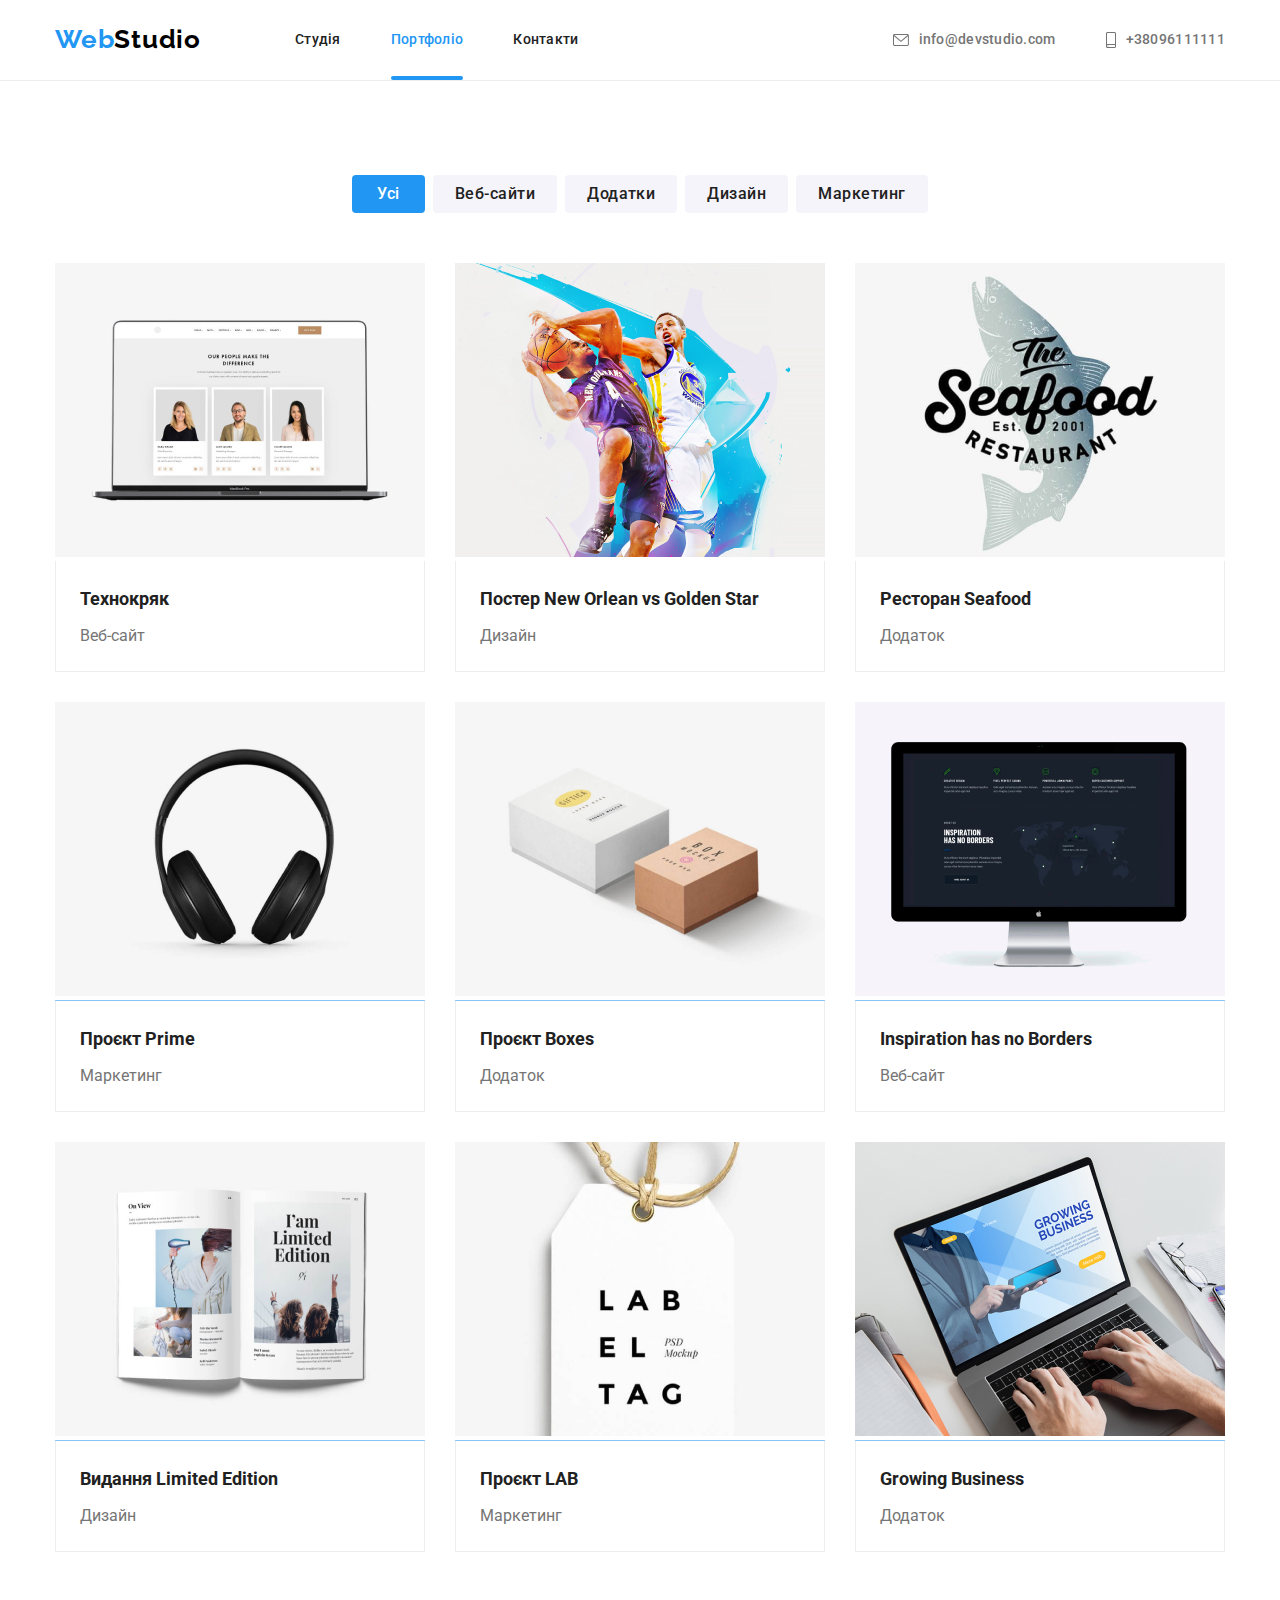
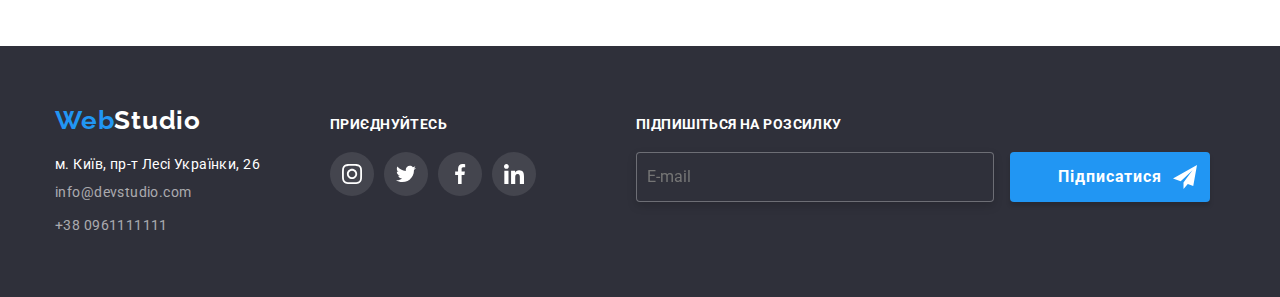
==== portfolio.html @ 2a067285 "update1.css" ====
<!DOCTYPE html>
<html lang="uk">
  <head>
    <meta charset="UTF-8" />
    <meta http-equiv="X-UA-Compatible" content="IE=edge" />
    <meta name="viewport" content="width=device-width, initial-scale=1.0" />

    <link rel="preconnect" href="https://fonts.googleapis.com" />
    <link rel="preconnect" href="https://fonts.gstatic.com" crossorigin />
    <link
      href="https://fonts.googleapis.com/css2?family=Raleway:wght@700&family=Roboto:wght@400;500;700;900&display=swap"
      rel="stylesheet"
    />

    <link
      rel="stylesheet"
      href="https://cdnjs.cloudflare.com/ajax/libs/modern-normalize/1.1.0/modern-normalize.min.css"
    />
    <link rel="stylesheet" href="./css/style.css" />
    <title>Document</title>
  </head>
  <body>
    <header class="page-header">
      <!-- logo -->
      <div class="container main-nav">
        <nav class="logo-item">
          <a href="" class="logo-header">
            Web<span class="logo-item-header">Studio</span>
          </a>
          <!-- navigation -->
          <ul class="nav-list">
            <li class="item">
              <a href="./index.html" class="nav-list-link">Студія</a>
            </li>
            <li class="item">
              <a href="./portfolio.html" class="nav-list-link active-page"
                >Портфоліо</a
              >
            </li>
            <li class="item"><a href="" class="nav-list-link">Контакти</a></li>
          </ul>
        </nav>

        <!-- contacts -->

        <ul class="contacts-list">
          <li class="item">
            <a href="mailto:info@devstudio.com" class="contact-list-link"
              ><svg class="icon" width="16px" height="12px">
                <use href="./images/icons.svg/sprite11.svg#envelope-2"></use>
              </svg>
              info@devstudio.com</a
            >
          </li>
          <li class="item">
            <a href="tel:+380961111111" class="contact-list-link"
              ><svg class="icon" width="10px" height="16px">
                <use href="./images/icons.svg/sprite11.svg#smartphone2"></use>
              </svg>
              +38096111111</a
            >
          </li>
        </ul>
      </div>
    </header>
    <main>
      <section class="section">
        <div class="container">
          <!-- кнопки -->
          <ul class="selection-list">
            <li class="item">
              <button type="button" class="button">Усі</button>
            </li>
            <li class="item">
              <button type="button" class="buttons">Веб-сайти</button>
            </li>
            <li class="item">
              <button type="button" class="buttons">Додатки</button>
            </li>
            <li class="item">
              <button type="button" class="buttons">Дизайн</button>
            </li>
            <li class="item">
              <button type="button" class="buttons">Маркетинг</button>
            </li>
          </ul>

          <ul class="section-list">
            <li class="section-list-element">
              <a href="" class="link">
                <div class="hover-overlay">
                  <img
                    src="./images/img8.jpg"
                    width="370"
                    alt="картинка посилання"
                  />

                  <p class="description-text">
                    Ресурс пропонує комплексні пропозиції з різним рівнем
                    функціоналу та сервісів. Все це дозволить відвідувачу
                    отримати вичерпні відомості про компанію чи приватну особу.
                  </p>
                </div>
                <div class="discribe-portfolio-item">
                  <h2 class="link-name">Технокряк</h2>
                  <p class="link-text">Веб-сайт</p>
                </div>
              </a>
            </li>
            <li class="section-list-element">
              <a href="" class="link">
                <div class="hover-overlay">
                  <img
                    src="./images/img9.jpg"
                    width="370"
                    alt="картинка посилання"
                  />
                  <p class="description-text"></p>
                </div>
                <div class="discribe-portfolio-item">
                  <h2 class="link-name">Постер New Orlean vs Golden Star</h2>
                  <p class="link-text">Дизайн</p>
                </div>
              </a>
            </li>
            <li class="section-list-element">
              <a href="" class="link">
                <div class="hover-overlay">
                  <img
                    src="./images/img10.jpg"
                    width="370"
                    alt="картинка посилання"
                  />
                  <p class="description-text"></p>
                </div>
                <div class="discribe-portfolio-item">
                  <h2 class="link-name">Ресторан Seafood</h2>
                  <p class="link-text">Додаток</p>
                </div>
              </a>
            </li>
            <li class="section-list-element">
              <a href="" class="link">
                <div class="hover-overlay">
                  <img
                    src="./images/img11.jpg"
                    width="370"
                    alt="картинка посилання"
                  />
                  <p class="description-text"></p>
                </div>
                <div class="discribe-portfolio-item">
                  <h2 class="link-name">Проєкт Prime</h2>
                  <p class="link-text">Маркетинг</p>
                </div>
              </a>
            </li>
            <li class="section-list-element">
              <a href="" class="link">
                <div class="hover-overlay">
                  <img
                    src="./images/img12.jpg"
                    width="370"
                    alt="картинка посилання"
                  />
                  <p class="description-text"></p>
                </div>
                <div class="discribe-portfolio-item">
                  <h2 class="link-name">Проєкт Boxes</h2>
                  <p class="link-text">Додаток</p>
                </div>
              </a>
            </li>
            <li class="section-list-element">
              <a href="" class="link">
                <div class="hover-overlay">
                  <img
                    src="./images/img13.jpg"
                    width="370"
                    alt="картинка посилання"
                  />
                  <p class="description-text"></p>
                </div>
                <div class="discribe-portfolio-item">
                  <h2 class="link-name">Inspiration has no Borders</h2>
                  <p class="link-text">Веб-сайт</p>
                </div>
              </a>
            </li>
            <li class="section-list-element">
              <a href="" class="link">
                <div class="hover-overlay">
                  <img
                    src="./images/img14.png"
                    width="370"
                    alt="картинка посилання"
                  />
                  <p class="description-text"></p>
                </div>
                <div class="discribe-portfolio-item">
                  <h2 class="link-name">Видання Limited Edition</h2>
                  <p class="link-text">Дизайн</p>
                </div>
              </a>
            </li>
            <li class="section-list-element">
              <a href="" class="link">
                <div class="hover-overlay">
                  <img
                    src="./images/img15.jpg"
                    width="370"
                    alt="картинка посилання"
                  />
                  <p class="description-text"></p>
                </div>
                <div class="discribe-portfolio-item">
                  <h2 class="link-name">Проєкт LAB</h2>
                  <p class="link-text">Маркетинг</p>
                </div>
              </a>
            </li>
            <li class="section-list-element">
              <a href="" class="link">
                <div class="hover-overlay">
                  <img
                    src="./images/img16.jpg"
                    width="370"
                    alt="картинка посилання"
                  />
                  <p class="description-text"></p>
                </div>
                <div class="discribe-portfolio-item">
                  <h2 class="link-name">Growing Business</h2>
                  <p class="link-text">Додаток</p>
                </div>
              </a>
            </li>
          </ul>
        </div>
      </section>
    </main>

    <footer class="footer">
      <div class="container-footer">
        <div>
          <a href="" class="logo-footer">
            Web<span class="logo-item-footer">Studio</span>
          </a>
          <address>
            <p class="adress">м. Київ, пр-т Лесі Українки, 26</p>
            <ul class="footer-contact-list">
              <li class="footer-item">
                <a href="mailto:info@devstudio.com" class="contact-adress-link"
                  >info@devstudio.com</a
                >
              </li>
              <li>
                <a href="tel:+380961111111" class="contact-adress-link"
                  >+38 0961111111</a
                >
              </li>
            </ul>
          </address>
        </div>
        <div class="footer-links-container">
          <h3 class="footer-links-title">Приєднуйтесь</h3>
          <ul class="footer-social-links">
            <li class="list-links-item">
              <a class="links-item-footer" href="">
                <svg class="links-icon-footer" width="20x" height="20px">
                  <use href="./images/icons.svg/sprite1.svg#instagram-2"></use>
                </svg>
              </a>
            </li>
            <li class="list-links-item">
              <a class="links-item-footer" href="">
                <svg class="links-icon-footer" width="20x" height="20px">
                  <use href="./images/icons.svg/sprite1.svg#twitter-1"></use>
                </svg>
              </a>
            </li>
            <li class="list-links-item">
              <a class="links-item-footer" href="">
                <svg class="links-icon-footer" width="20x" height="20px">
                  <use href="./images/icons.svg/sprite1.svg#facebook-1"></use>
                </svg>
              </a>
            </li>
            <li class="list-links-item">
              <a class="links-item-footer" href="">
                <svg class="links-icon-footer" width="20x" height="20px">
                  <use href="./images/icons.svg/sprite1.svg#linkedin-1"></use>
                </svg>
              </a>
            </li>
          </ul>
        </div>
        <form class="e-mail-input">
          <p class="subscribe-news-title">ПІДПИШІТЬСЯ НА РОЗСИЛКУ</p>
         <input class="subscribe-news" type="text" placeholder="E-mail"> 
         <button type="submit" class="subscribe-news-bth">Підписатися
          <svg class="icon-send" width="24px" height="24px"> 
            <use href="./images/icons.svg/sprite1.svg#icon-icon-send"></use>
          </svg>
         </button>
        </form>
      </div>
    </footer>
  </body>
</html>
---- css/style.css ----
html {
  box-sizing: border-box;
}

*,
*::before,
*::after {
  box-sizing: inherit;
}

body {
  font-family: "Roboto", sans-serif;
  font-style: normal;

  color: #212121;
}

:root {
  --accent-color: #2196f3;
  --secondary-accent-color: #f5f4fa;
  --primary-text-color: #212121;
  --secondary-text-color: #757575;
  --background-footer-color: #2f303a;
  --timing-function: cubic-bezier(0.4, 0, 0.2, 1);
  --duration: 250ms;
}

ul {
  list-style: none;
}

/* header  */

.container {
  margin-left: auto;
  margin-right: auto;
  padding-left: 15px;
  padding-right: 15px;
  width: 1200px;
}

.section {
  padding-bottom: 94px;
  padding-top: 94px;
}

.section-item {
  padding-top: 94px;
}
.page-header {
  border-bottom: 1px solid #eeeeee;
}
.main-nav {
  display: flex;
  align-items: center;
  justify-content: space-between;
}

/* logo */

.logo-header {
  font-family: "Raleway";

  font-weight: 700;
  font-size: 26px;
  margin-right: 94px;

  letter-spacing: 0.03em;

  color: #2196f3;
  text-decoration: none;
}

.logo-item {
  display: flex;
  align-items: center;
}
.logo-item-header {
  font-family: "Raleway";

  font-weight: 700;
  font-size: 26px;

  letter-spacing: 0.03em;
  color: #000000;
  text-decoration: none;
}

/* навігація */

.nav-list {
  margin: 0;
  padding: 0;
  display: flex;
}
.nav-list .item {
  margin-right: 50px;
}
.nav-list-link {
  font-weight: 500;
  font-size: 14px;
  line-height: 1.14;
  letter-spacing: 0.02em;
  color: var(--primary-text-color);
  text-decoration: none;
  display: block;
  position: relative;
  padding-top: 32px;
  padding-bottom: 32px;
  transition: color var(--duration) var(--timing-function);
}
.nav-list .item:last-child {
  margin-right: 0px;
}
.active-page {
  color: var(--accent-color);
}

.nav-list-link:active {
  color: var(--accent-color);
}
.nav-list-link:hover {
  color: var(--accent-color);
}
.nav-list-link:focus {
  color: var(--accent-color);
}
.nav-list-link.active-page::after {
  content: "";
  position: absolute;
  left: 0;
  bottom: 0;
  background: #2196f3;
  border-radius: 2px;

  display: block;
  width: 100%;
  height: 4px;
}

/* адреса в шапці (телефон + пошта*/

.contacts-list {
  margin-top: 0px;
  margin-bottom: 0px;
  padding: 0;
  display: flex;
}

.contact-list-link {
  font-weight: 500;
  font-size: 14px;
  line-height: 1.14;
  letter-spacing: 0.02em;

  color: #757575;
  text-decoration: none;
  display: flex;
  align-items: center;
  justify-content: center;
  transition: color var(--duration) var(--timing-function);
}
.contact-list-link:hover,
.contact-list-link:focus {
  color: var(--accent-color);
  fill: currentColor;
}

.contacts-list .item + .item {
  margin-left: 50px;
}

.contact-list-link > .icon {
  margin-right: 10px;
  fill: #afb1b8;
  fill: currentColor;
}

/* MAIN */
.title-centered {
  text-align: center;
}

/* блок герой */

.hero {
  max-width: 1600px;
  margin: 0px auto;
  background-image: linear-gradient(
      to right,
      rgba(47, 48, 58, 0.4),
      rgba(47, 48, 58, 0.4)
    ),
    url("../images/Img\ bg.jpg");
  background-color: #c4c4c4;
  background-size: cover;

  background-position: center;
  text-align: center;
  padding-bottom: 200px;
  padding-top: 200px;
}

.hero-text {
  display: inline-block;
  font-weight: 900;
  font-size: 44px;
  line-height: 1.36;
  margin-top: 0px;

  margin-bottom: 30px;

  width: 696px;
  align-items: center;
  text-align: center;
  letter-spacing: 0.06em;
  text-transform: uppercase;

  color: #ffffff;
}

/* кнопка Замовити послугу */

.hero-button {
  background: #2196f3;

  font-weight: 700;
  font-size: 16px;
  line-height: 1.9;
  letter-spacing: 0.06em;

  color: #ffffff;
  align-items: center;
  cursor: pointer;
  display: block;
  margin-left: auto;
  margin-right: auto;

  padding: 10px 32px;
}

.backdrop {
  position: fixed;
  top: 0;
  left: 0;
  width: 100%;
  height: 100%;

  z-index: 3;
  background-color: rgba(0, 0, 0, 0.2);
  transition: opacity var(--duration) var(--timing-function),
    visibility var(--duration) var(--timing-function);
}

.backdrop.is-hidden {
  opacity: 0;
  pointer-events: none;
  visibility: hidden;
}

.backdrop.is-hidden .modal {
  transform: translate(-50%, -50%) scale(0.5);
}

.modal {
  position: absolute;
  top: 50%;
  left: 50%;
  background: #ffffff;
  box-shadow: 0px 1px 3px rgba(0, 0, 0, 0.12), 0px 1px 1px rgba(0, 0, 0, 0.14),
    0px 2px 1px rgba(0, 0, 0, 0.2);
  border-radius: 4px;
  padding: 40px;
  width: 528px;
  height: 581px;
  background-color: #fff;
  transform: translate(-50%, -50%) scale(1);
  transition: transform var(--duration) var(--timing-function);
}
.close-icon {
  position: absolute;
  top: 8px;
  right: 8px;
  padding: 0;
  width: 30;
  height: 30;
  cursor: pointer;
  display: flex;
  justify-content: center;
  text-align: center;
  background-color: transparent;
  border-radius: 50%;
  border: 1px solid rgba(0, 0, 0, 0.1);
}

/* альтернатива постановки форм в полі замовлення */
/* .contact-form{
display: flex;
flex-direction: column;

} 



/* Стилізація форми замовлення */

.contact-form-field {
  display: block;
  margin-bottom: 10px;
}
.contact-form-input {
  width: 100%;
  height: 40px;
  padding-left: 42px;
  border: 1px solid rgba(33, 33, 33, 0.2);
  border-radius: 4px;
  transition: border-color var(--duration) var(--timing-function);
}

.contact-form-input:focus {
  border-color: var(--accent-color);
  outline: none;
}
.contact-form-field-message {
  display: block;
  margin-bottom: 20px;
}
.contact-form-message {
  width: 100%;
  height: 120px;
  border: 1px solid rgba(33, 33, 33, 0.2);
  border-radius: 4px;

  padding: 10px 16px;
  resize: none;
  transition: border-color var(--duration) var(--timing-function);
}
.contact-form-message:focus {
  border-color: var(--accent-color);
  outline: none;
}

.contact-form-input:focus + .form-icon {
  fill: var(--accent-color);
}

.field-item {
  font-family: "Roboto";
  font-style: normal;
  font-weight: 400;
  font-size: 12px;
  line-height: 14px;

  letter-spacing: 0.01em;

  color: #757575;
}

.contact-form-input-wrapper {
  position: relative;
  margin-top: 4px;
  display: block;
}

.form-icon {
  position: absolute;
  top: 50%;
  transform: translateY(-50%);
  left: 12px;
  transition: transform var(--duration) var(--timing-function);
}
.form-top {
  margin: 0;
  margin-bottom: 12px;
  font-family: "Roboto";
  font-style: normal;
  font-weight: 700;
  font-size: 20px;
  line-height: 23px;
  text-align: center;
  letter-spacing: 0.03em;

  color: #212121;
}

.close-icon-item:hover {
  fill: var(--accent-color);
}

/* .close-icon-item:focus {
  fill: var(--accent-color);
} */
.policy-text {
  font-family: "Roboto";
  font-style: normal;
  font-weight: 400;
  font-size: 14px;
  line-height: 24px;

  letter-spacing: 0.03em;

  color: #757575;
}

.offer-link {
  margin-left: 7px;
  font-family: "Roboto";
  font-style: normal;
  font-weight: 400;
  font-size: 14px;
  line-height: 24px;

  letter-spacing: 0.03em;

  color: #757575;
  transition: var(--duration) var(--timing-function);
}

.offer-link:hover {
  color: var(--accent-color);
  transition: var(--duration) var(--timing-function);
}
.offer-link:focus {
  color: var(--accent-color);
  transition: var(--duration) var(--timing-function);
}

/* .contact-form-input:focus + .form-icon{
  transform: translateY(-50px);
} */

/* стилізація чекбоксу */

.contact-form-checkbox-lable {
  display: flex;
  align-items: center;
  font-size: 14px;
}

.contact-form-checkbox-lable::before {
  content: "";
  display: inline-block;
  width: 15px;
  height: 15px;
  border: 1.5px solid #212121;
  cursor: pointer;
  margin-right: 10px;
  border-radius: 2px;
  transition: var(--duration) var(--timing-function);
}

.contact-form-checkbox:checked + .contact-form-checkbox-lable::before {
  background-image: url(../images/icons.svg/icon-check.svg);
  background-origin: border-box;
  background-size: contain;
  border-color: #2196f3;
}
.contact-form-checkbox:focus + .contact-form-checkbox-lable::before {
  outline: 1px solid #757575;
}

.visually-hidden {
  position: absolute;
  width: 1px;
  height: 1px;
  margin: -1px;
  border: 0px;
  padding: 0px;
  white-space: nowrap;
  clip-path: inset(100%);
  clip: rect(0 0 0 0);
  overflow: hidden;
}

.contact-form-checkbox-wrapper {
  margin-bottom: 30px;
}
/* кнопка відправити в формі замовлення */
.contact-form-submit {
  display: block;
  margin: auto;
  width: 200px;
  height: 50px;
  background: #2196f3;
  transition: box-shadow var(--duration) var(--timing-function),
    background-color var(--duration) var(--timing-function);
  border-radius: 4px;
  border: none;

  text-align: center;
  letter-spacing: 0.06em;

  color: #ffffff;
  font-family: "Roboto";
  font-style: normal;
  font-weight: 700;
  font-size: 16px;
  line-height: 30px;
}
.contact-form-submit:hover {
  background: #188ce8;
  box-shadow: 0px 4px 4px rgba(0, 0, 0, 0.15);
}

/* .close-icon:hover{
  border-color: #2196f3;
} */

/* чим займаємося наші переваги */

.preference {
  margin: 0;
  padding: 0;

  display: flex;
}

.list-item {
  margin-right: 30px;
}

.preference .list-item:last-child {
  margin-right: 0px;
}

.preference-list {
  font-style: normal;
  font-weight: 700;
  font-size: 14px;
  line-height: 1.14;
  letter-spacing: 0.03em;
  text-transform: uppercase;
  width: 270px;
  margin-top: 0px;
  margin-bottom: 10px;
  color: #212121;
}
.preference-list-text {
  font-weight: 400;
  font-size: 14px;
  line-height: 1.7;
  letter-spacing: 0.03em;
  color: #757575;
  margin: 0;
  padding: 0;
}

.discribe-list {
  padding: 0;
  margin: 0px;

  display: flex;
  justify-content: space-between;
}

.img-item {
  display: block;
}

.discribe-item {
  font-weight: 700;
  font-size: 36px;
  line-height: 1.17;
  text-align: center;
  letter-spacing: 0.03em;
  margin-top: 0;
  margin-bottom: 50px;
  color: #212121;
}
.icon-container {
  width: 270px;
  height: 120px;
  background: #f5f4fa;
  border-radius: 4px;
  display: flex;
  align-items: center;
  justify-content: center;
  margin-bottom: 30px;
}

/* Альтернативний варіант розміщення картинок блоку Чим ми займаємося */

/* .discribe-element {

  width: 370px;
  margin-right: 30px;
}
.discribe-element:nth-child(3n){

   margin-right: 0px;
} */

.container-preference {
  margin-left: auto;
  margin-right: auto;
  padding-left: 15px;
  padding-right: 15px;
  width: 1230px;

  margin-bottom: 94px;
}
.lable {
  width: 370px;
  height: 70px;
  background: rgba(47, 48, 58, 0.8);
  position: absolute;
  right: 0;
  bottom: 0;
  display: flex;
  justify-content: center;
  pointer-events: none;
  align-items: center;
  z-index: index 1;
}
.discribe-element-icon {
  position: relative;
  z-index: -1;
}

.lable-title {
  margin: 0;
  font-family: "Roboto";
  font-style: normal;
  font-weight: 700;
  font-size: 14px;
  line-height: 16px;

  letter-spacing: 0.03em;
  text-transform: uppercase;

  color: #ffffff;
}

/* наша команда */

.team {
  background: #f5f4fa;
}
.discribe-team {
  font-weight: 700;
  font-size: 36px;
  line-height: 42px;
  text-align: center;
  letter-spacing: 0.03em;
  margin: 0px;

  margin-bottom: 50px;
  color: #212121;
}

.discribe-team-container {
  width: 1200px;
  margin-left: auto;
  margin-right: auto;
}
.team-list {
  margin: 0px;
  padding: 0px;

  display: flex;
}
/* Альтернативний варіант розбиття блоків Наша Команда */
.team-list-element {
  width: 270px;
  margin-right: 30px;
  box-shadow: 0px 1px 3px rgba(0, 0, 0, 0.12), 0px 1px 1px rgba(0, 0, 0, 0.14),
    0px 2px 1px rgba(0, 0, 0, 0.2);
  border-radius: 0px 0px 4px 4px;
}
.team-list-element:last-child {
  margin-right: 0px;
}
.team-list-element {
  color: #eeeeee;
}
.team-members {
  font-weight: 500;
  font-size: 16px;
  line-height: 1.19;
  text-align: center;
  letter-spacing: 0.03em;
  color: #212121;
  margin-top: 0px;
  margin-bottom: 10px;
}
.team-members-discribe {
  padding-top: 30px;
  padding-bottom: 30px;

  background-color: #ffffff;
}

.team-members-text {
  font-weight: 400;
  font-size: 16px;
  line-height: 1.19;
  text-align: center;
  letter-spacing: 0.03em;
  color: var(--secondary-text-color);
  margin-top: 0px;
  margin-bottom: 0px;
}
.list-links {
  padding: 0px;
  margin-top: 16px;

  display: flex;
  justify-content: center;
}
.list-links-item:not(:last-child) {
  margin-right: 10px;
}
.links-item {
  display: flex;
  align-items: center;
  justify-content: center;
  border-radius: 50%;
  width: 44px;
  height: 44px;
  transition: background-color var(--duration) var(--timing-function);
}

.links-item:hover,
.links-item:focus {
  background-color: var(--accent-color);
}

.links-item {
  background-color: #ffffff;
}
.links-item:hover .links-icon {
  fill: #fff;
}

.links-item:focus .links-icon {
  fill: #fff;
}

.links-icon {
  fill: #afb1b8;
  transition: fill var(--duration) var(--timing-function);
}

/* Постійні клієнти */

.discribe-clients {
  font-weight: 700;
  font-size: 36px;
  line-height: 1.17;
  text-align: center;
  letter-spacing: 0.03em;
  margin-top: 0;
  margin-bottom: 50px;
  color: #212121;
}
.clients-list {
  display: flex;
  margin: 0px;
  padding: 0px;
}

.clients-item:not(:last-child) {
  margin-right: 30px;
}

.clients-list-link {
  width: 170px;
  height: 92px;
  align-items: center;
  justify-content: center;
  border: 1px solid #afb1b8;
  border-radius: 4px;
  display: flex;

  transition: border var(--duration) var(--timing-function);
}
.clients-icon {
  display: flex;
  fill: #afb1b8;
  transition: fill var(--duration) var(--timing-function);
}

.clients-list-link:hover {
  border: 1px solid #2196f3;
}

.clients-list-link:focus {
  border: 1px solid #2196f3;
}

.clients-list-link:hover .clients-icon {
  fill: #2196f3;
}

.clients-list-link:focus .clients-icon {
  fill: #2196f3;
}

/* Footer */

.contact-adress-link {
  font-style: normal;
  font-weight: 400;
  font-size: 14px;
  line-height: 1.7;

  letter-spacing: 0.03em;

  color: rgba(255, 255, 255, 0.6);
  text-decoration: none;
  transition: color var(--duration) var(--timing-function);
}

.footer-contact-list {
  margin-bottom: 0;
  padding: 0;
  display: block;
  margin-top: 0px;
}
.contact-adress-link:hover {
  color: var(--accent-color);
}
.contact-adress-link:focus {
  color: var(--accent-color);
}
.adress {
  font-style: normal;
  font-weight: 400;
  font-size: 14px;

  display: block;
  letter-spacing: 0.03em;

  padding: 0;
  margin: 0;
  margin-bottom: 9px;
  color: #ffffff;
  transition: color var(--duration) var(--timing-function);
}
.adress:hover {
  color: var(--accent-color);
}
.adress:focus {
  color: var(--accent-color);
}

.logo-footer {
  font-family: "Raleway";

  font-weight: 700;
  font-size: 26px;

  margin-bottom: 20px;
  display: inline-block;
  letter-spacing: 0.03em;

  color: #2196f3;
  text-decoration: none;
}

.logo-item-footer {
  font-family: "Raleway";
  font-style: normal;
  font-weight: 700;
  font-size: 26px;

  letter-spacing: 0.03em;
  color: #ffffff;
  text-decoration: none;
}
.footer-item {
  margin-bottom: 9px;
}

.footer {
  background: var(--background-footer-color);
  padding-top: 60px;
  padding-bottom: 60px;
}

.footer-social-links {
  display: flex;
  margin: 0px;
  padding: 0px;
}

.footer-links-title {
  font-family: "Roboto";
  font-style: normal;
  font-weight: 700;
  font-size: 14px;
  line-height: 16px;
  letter-spacing: 0.03em;
  text-transform: uppercase;
  margin: 0px;
  margin-bottom: 20px;
  color: #ffffff;
}

.footer-links-container {
  display: block;
  margin-left: 70px;
}

.container-footer {
  margin-left: auto;
  margin-right: auto;
  padding-left: 15px;
  padding-right: 15px;
  width: 1200px;
  display: flex;

  align-items: baseline;
}

.links-item-footer {
  display: flex;
  align-items: center;
  justify-content: center;
  border-radius: 50%;
  width: 44px;
  height: 44px;
  background: rgba(255, 255, 255, 0.1);
  transition: background-color 250ms var(--timing-function);
}

.links-item-footer:hover,
.links-item-footer:focus {
  background-color: var(--accent-color);
}

.links-item-footer:hover .links-icon-footer {
  fill: #fff;
}

.links-item-footer:focus .links-icon-footer {
  fill: #fff;
}

.links-icon-footer {
  fill: #fff;
}

/* форма підписки на розсилку в футері */

.subscribe-news {
  width: 358px;
  height: 50px;
  padding-left: 10px;
  padding-right: 10px;
  color: #f5f4fa;
  border: 1px solid rgba(255, 255, 255, 0.3);
  filter: drop-shadow(0px 4px 4px rgba(0, 0, 0, 0.15));
  border-radius: 4px;
  background-color: #2f303a;
  margin-top: 20px;
  margin-right: 12px;
}

.subscribe-news-title {
  font-family: "Roboto";
  font-style: normal;
  font-weight: 700;
  font-size: 14px;
  line-height: 16px;
  letter-spacing: 0.03em;
  text-transform: uppercase;
  margin: 0px;
  color: #ffffff;
}
.subscribe-news-bth {
  position: relative;
  width: 200px;
  height: 50px;
  background: var(--accent-color);
  box-shadow: 0px 4px 4px rgba(0, 0, 0, 0.15);
  padding: 0px;
  border-radius: 4px;
  font-family: "Roboto";
  font-style: normal;
  font-weight: 700;
  font-size: 16px;
  line-height: 30px;
  border: none;

  letter-spacing: 0.06em;

  color: #ffffff;
}

.e-mail-input {
  margin-left: 100px;
}
.icon-send {
  position: absolute;

  top: 50%;
  right: 13px;
  transform: translateY(-50%);
}
/* Portfolio */

/* кнопки */

.selection-list {
  display: flex;
  justify-content: center;
  margin: 0px;
  padding: 0px;
  margin-bottom: 50px;
}

.selection-list .item {
  margin-right: 8px;
}

.selection-list .item:last-child {
  margin-right: 0px;
}
.section-list {
  display: flex;
  flex-wrap: wrap;
  margin: 0px;
  padding: 0px;
  gap: 30px;
}

.discribe-portfolio-item {
  padding: 20px 24px;
  border-left: 1px solid;

  border-bottom: 1px solid;

  border-right: 1px solid;
  border-color: #eeeeee;
}
.section-portfolio {
  padding-top: 94px;
  padding-bottom: 94px;
}

.buttons {
  font-weight: 500;
  font-size: 16px;
  line-height: 1.6;
  text-align: center;
  letter-spacing: 0.03em;
  padding: 6px 22px 6px 22px;
  color: #212121;
  background: #f5f4fa;
  border: none;
  border-radius: 4px;
  transition: background-color var(--duration) var(--timing-function),
    color var(--duration) var(--timing-function),
    box-shadow var(--duration) var(--timing-function);
}

.buttons:hover,
.buttons:focus {
  background-color: #2196f3;

  color: #ffffff;
  cursor: pointer;
  box-shadow: 0px 3px 1px rgba(0, 0, 0, 0.1), 0px 1px 2px rgba(0, 0, 0, 0.08),
    0px 2px 2px rgba(0, 0, 0, 0.12);
}

.button {
  font-weight: 500;
  font-size: 16px;
  line-height: 1.6;
  text-align: center;
  letter-spacing: 0.03em;
  background: #2196f3;
  color: #ffffff;
  padding: 6px 25px 6px 25px;
  border-radius: 4px;
  cursor: pointer;
  border: none;
  transition: box-shadow var(--duration) var(--timing-function);
}
.button:hover,
.button:focus {
  box-shadow: 0px 3px 1px rgba(0, 0, 0, 0.1), 0px 1px 2px rgba(0, 0, 0, 0.08),
    0px 2px 2px rgba(0, 0, 0, 0.12);
}

/* лінки портфоліо */

.link {
  text-decoration: none;
  display: block;
  transition: box-shadow var(--duration) var(--timing-function);
}

.link-name {
  font-family: "Roboto";

  font-weight: 700;
  font-size: 18px;
  line-height: 2;
  margin-bottom: 4px;
  margin-top: 0px;
  color: #212121;
  text-decoration: none;
}

.link-text {
  font-weight: 400;
  font-size: 16px;
  line-height: 1.9;
  margin: 0px;
  color: var(--secondary-text-color);
}

/* Альтернатива розміщення блоків Портфоліо*/

/* .section-list-element:nth-child(3n) {
  margin-right: 0px;
}
.section-list-element:nth-last-child(-n + 3) {
  margin-bottom: 0px;
} */

/* .section-list-element {
 
  
  margin-right: 30px;
  margin-bottom: 30px;
 
} */

.section-list-element .link:hover {
  box-shadow: 0px 1px 1px rgba(0, 0, 0, 0.12), 0px 4px 4px rgba(0, 0, 0, 0.06),
    1px 4px 6px rgba(0, 0, 0, 0.16);
}
.section-list-element > .link:focus {
  box-shadow: 0px 1px 1px rgba(0, 0, 0, 0.12), 0px 4px 4px rgba(0, 0, 0, 0.06),
    1px 4px 6px rgba(0, 0, 0, 0.16);
}

.hover-overlay {
  position: relative;

  overflow: hidden;
}

.description-text {
  position: absolute;
  top: 0;
  left: 0;
  width: 100%;
  height: 100%;
  background-color: rgba(33, 150, 243, 0.9);
  margin: 0px;
  padding: 63px 24px;
  color: #ffffff;
  font-size: 18px;
  font-weight: 400;
  line-height: 1.56;
  letter-spacing: 0.03em;
  transform: translateY(100%);
  transition: transform var(--duration) var(--timing-function);
}
.section-list-element > .link:hover .description-text {
  transform: translateY(0%);
}

.section-list-element > .link:focus .description-text {
  transform: translateY(0%);
}
/* .section-list-element{
  flex-basis: calc((100% / 3) - 30px);
} */
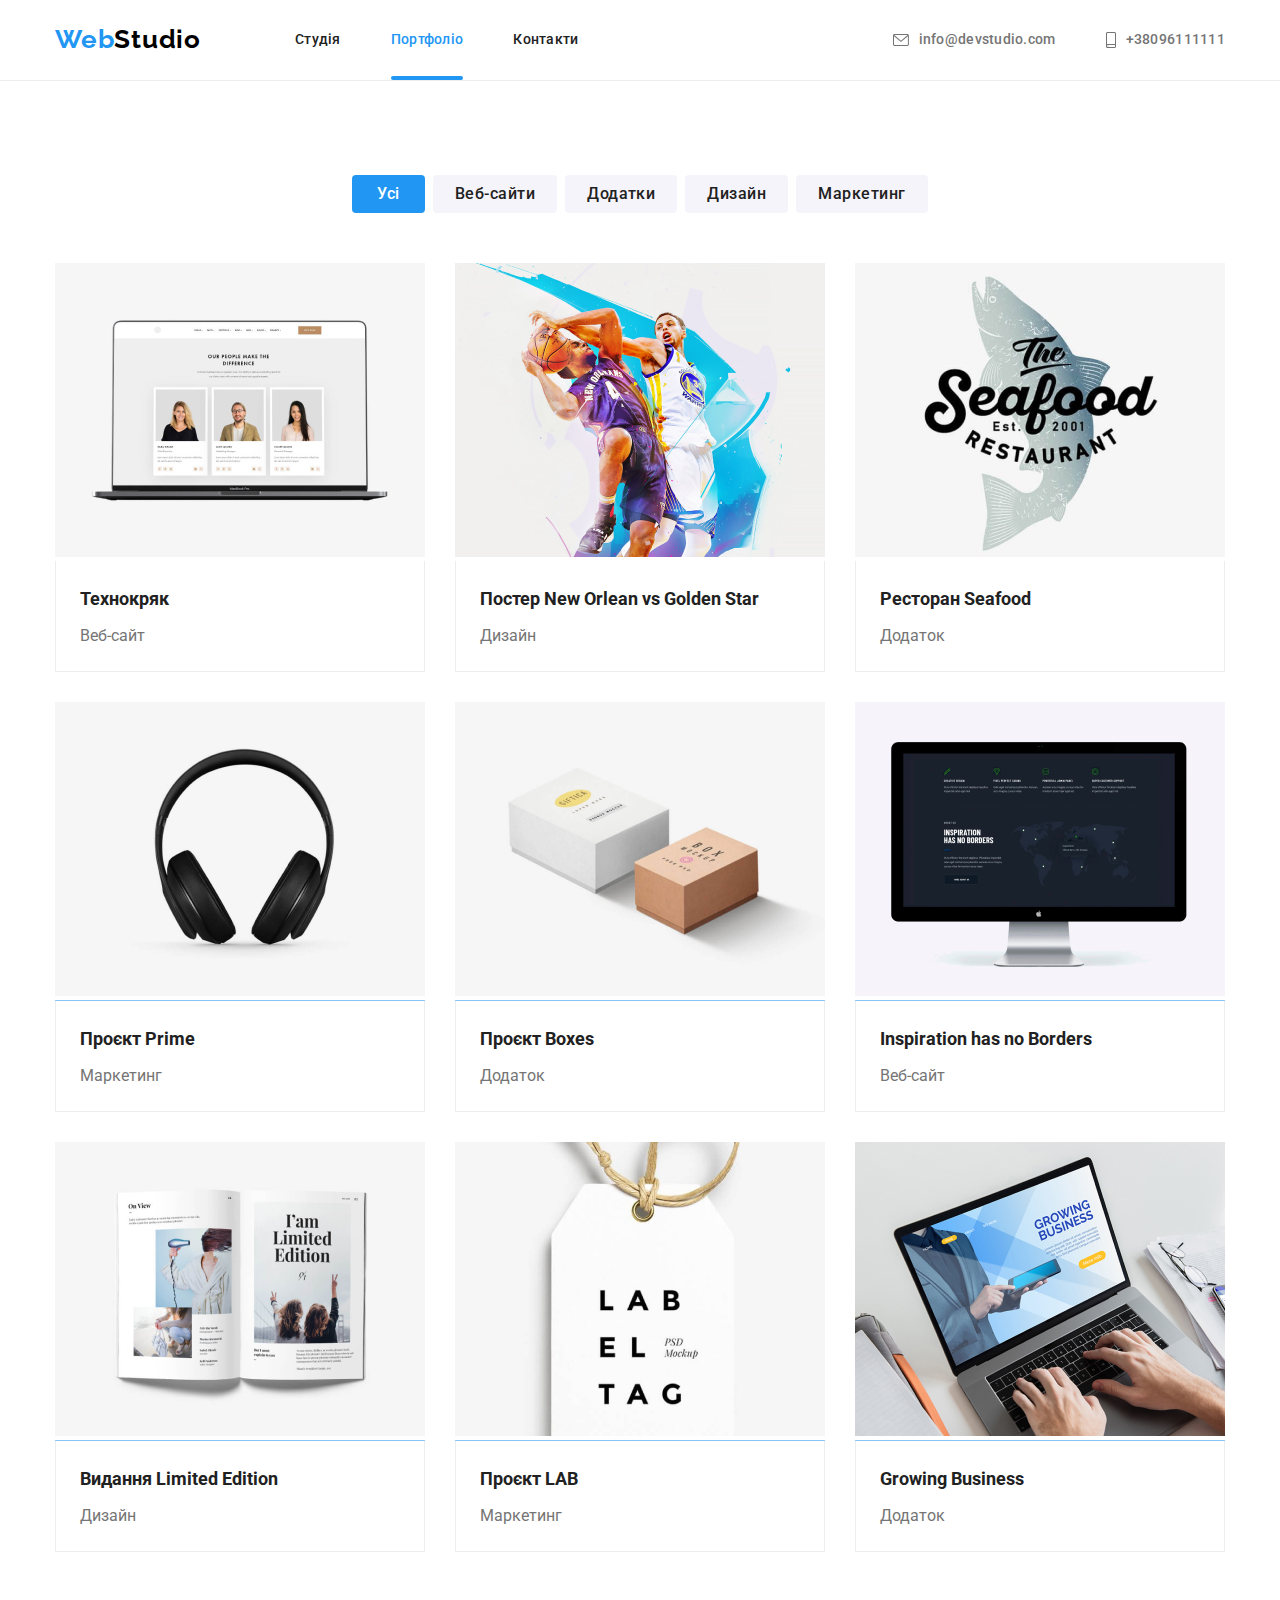
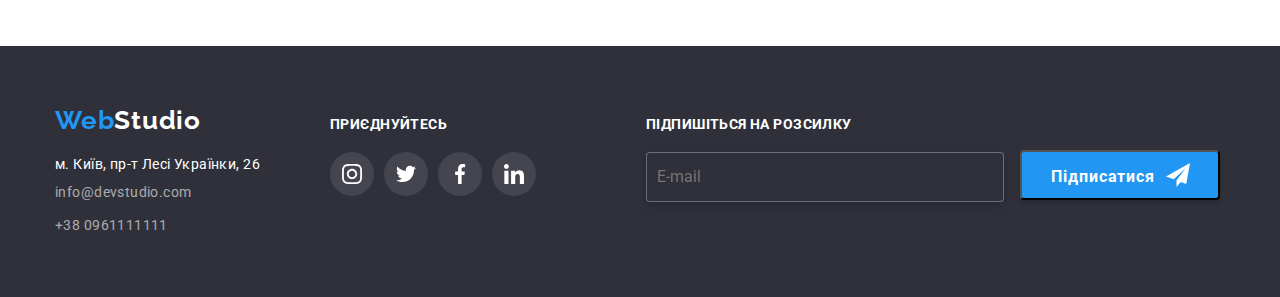
==== commit b6047e4d: "update.2css" ====
--- a/portfolio.html
+++ b/portfolio.html
@@ -297,12 +297,13 @@
         </div>
         <form class="e-mail-input">
           <p class="subscribe-news-title">ПІДПИШІТЬСЯ НА РОЗСИЛКУ</p>
-         <input class="subscribe-news" type="text" placeholder="E-mail"> 
-         <button type="submit" class="subscribe-news-bth">Підписатися
-          <svg class="icon-send" width="24px" height="24px"> 
-            <use href="./images/icons.svg/sprite1.svg#icon-icon-send"></use>
-          </svg>
-         </button>
+          <input class="subscribe-news" type="text" placeholder="E-mail" />
+          <button type="submit" class="subscribe-news-bth">
+            Підписатися
+            <svg class="icon-send" width="24px" height="24px">
+              <use href="./images/icons.svg/sprite1.svg#icon-icon-send"></use>
+            </svg>
+          </button>
         </form>
       </div>
     </footer>
--- a/css/style.css
+++ b/css/style.css
@@ -272,25 +272,39 @@
   border-radius: 4px;
   padding: 40px;
   width: 528px;
-  height: 581px;
+
   background-color: #fff;
   transform: translate(-50%, -50%) scale(1);
   transition: transform var(--duration) var(--timing-function);
 }
+
+/* кнопка (хрестик) закриття модального вікна */
+
 .close-icon {
   position: absolute;
   top: 8px;
   right: 8px;
   padding: 0;
-  width: 30;
-  height: 30;
+  width: 30px;
+  height: 30px;
   cursor: pointer;
   display: flex;
   justify-content: center;
-  text-align: center;
+  align-items: center;
   background-color: transparent;
   border-radius: 50%;
   border: 1px solid rgba(0, 0, 0, 0.1);
+}
+
+.close-icon:hover .close-icon-item {
+  fill: var(--accent-color);
+}
+
+.close-icon:focus .close-icon-item {
+  fill: var(--accent-color);
+}
+.close-icon-item {
+  transition: var(--duration) var(--timing-function);
 }
 
 /* альтернатива постановки форм в полі замовлення */
@@ -345,12 +359,13 @@
 }
 
 .field-item {
+  display: block;
   font-family: "Roboto";
   font-style: normal;
   font-weight: 400;
   font-size: 12px;
   line-height: 14px;
-
+  margin-bottom: 4px;
   letter-spacing: 0.01em;
 
   color: #757575;
@@ -383,13 +398,6 @@
   color: #212121;
 }
 
-.close-icon-item:hover {
-  fill: var(--accent-color);
-}
-
-/* .close-icon-item:focus {
-  fill: var(--accent-color);
-} */
 .policy-text {
   font-family: "Roboto";
   font-style: normal;
@@ -412,8 +420,8 @@
 
   letter-spacing: 0.03em;
 
-  color: #757575;
-  transition: var(--duration) var(--timing-function);
+  color: #2196f3;
+  text-decoration: underline;
 }
 
 .offer-link:hover {
@@ -432,8 +440,9 @@
 /* стилізація чекбоксу */
 
 .contact-form-checkbox-lable {
-  display: flex;
-  align-items: center;
+  display: block;
+  text-align: center;
+
   font-size: 14px;
 }
 
@@ -610,7 +619,7 @@
   justify-content: center;
   pointer-events: none;
   align-items: center;
-  z-index: index 1;
+  z-index: 1;
 }
 .discribe-element-icon {
   position: relative;
@@ -970,32 +979,37 @@
 }
 .subscribe-news-bth {
   position: relative;
+
+  padding: 10px 62px 10px 28px;
   width: 200px;
   height: 50px;
   background: var(--accent-color);
   box-shadow: 0px 4px 4px rgba(0, 0, 0, 0.15);
-  padding: 0px;
+
   border-radius: 4px;
   font-family: "Roboto";
   font-style: normal;
   font-weight: 700;
   font-size: 16px;
   line-height: 30px;
-  border: none;
 
   letter-spacing: 0.06em;
 
   color: #ffffff;
 }
-
+/* .bthn-icon{
+margin: 10px 62px 10px 28px;
+
+} */
 .e-mail-input {
-  margin-left: 100px;
+  margin-left: 110px;
 }
 .icon-send {
   position: absolute;
 
   top: 50%;
-  right: 13px;
+  right: 28px;
+
   transform: translateY(-50%);
 }
 /* Portfolio */
